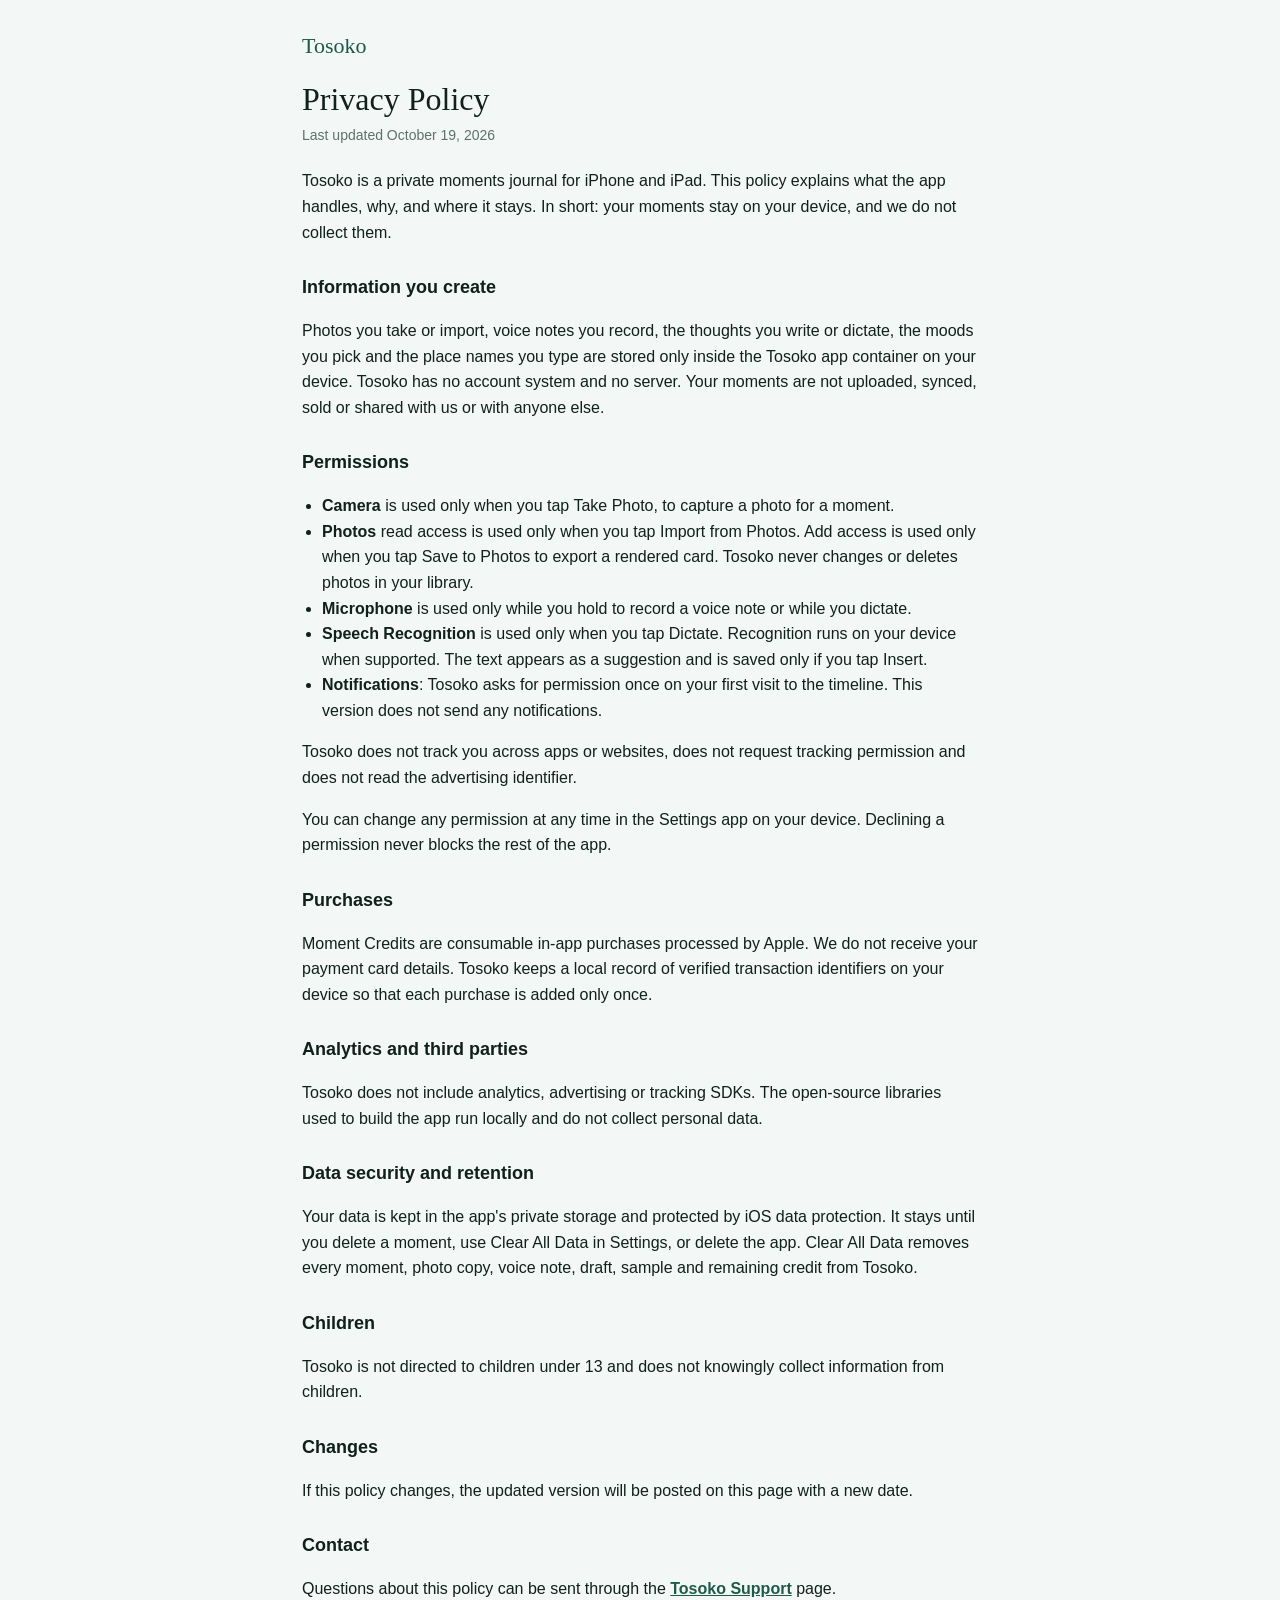
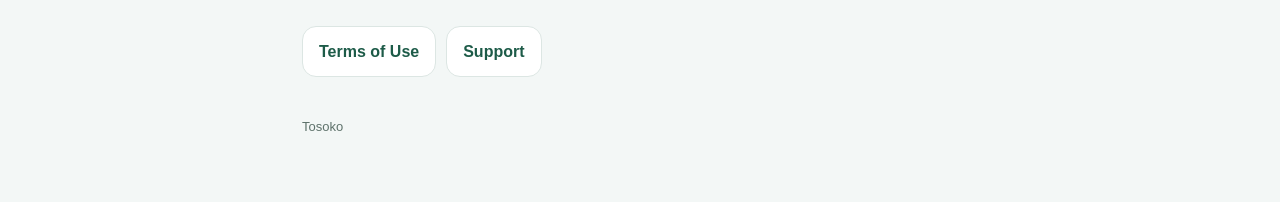
==== privacy.html @ bfd600bd "Publish Tosoko legal pages" ====
<!DOCTYPE html>
<html lang="en">
<head>
<meta charset="utf-8">
<meta name="viewport" content="width=device-width, initial-scale=1">
<title>Tosoko Privacy Policy</title>
<link rel="stylesheet" href="style.css">
</head>
<body>
<main>
<header class="brand"><span>Tosoko</span></header>
<h1>Privacy Policy</h1>
<p class="updated">Last updated October 19, 2026</p>
<p>Tosoko is a private moments journal for iPhone and iPad. This policy explains what the app handles, why, and where it stays. In short: your moments stay on your device, and we do not collect them.</p>

<h2>Information you create</h2>
<p>Photos you take or import, voice notes you record, the thoughts you write or dictate, the moods you pick and the place names you type are stored only inside the Tosoko app container on your device. Tosoko has no account system and no server. Your moments are not uploaded, synced, sold or shared with us or with anyone else.</p>

<h2>Permissions</h2>
<ul>
<li><strong>Camera</strong> is used only when you tap Take Photo, to capture a photo for a moment.</li>
<li><strong>Photos</strong> read access is used only when you tap Import from Photos. Add access is used only when you tap Save to Photos to export a rendered card. Tosoko never changes or deletes photos in your library.</li>
<li><strong>Microphone</strong> is used only while you hold to record a voice note or while you dictate.</li>
<li><strong>Speech Recognition</strong> is used only when you tap Dictate. Recognition runs on your device when supported. The text appears as a suggestion and is saved only if you tap Insert.</li>
<li><strong>Notifications</strong>: Tosoko asks for permission once on your first visit to the timeline. This version does not send any notifications.</li>
</ul>
<p>Tosoko does not track you across apps or websites, does not request tracking permission and does not read the advertising identifier.</p>
<p>You can change any permission at any time in the Settings app on your device. Declining a permission never blocks the rest of the app.</p>

<h2>Purchases</h2>
<p>Moment Credits are consumable in-app purchases processed by Apple. We do not receive your payment card details. Tosoko keeps a local record of verified transaction identifiers on your device so that each purchase is added only once.</p>

<h2>Analytics and third parties</h2>
<p>Tosoko does not include analytics, advertising or tracking SDKs. The open-source libraries used to build the app run locally and do not collect personal data.</p>

<h2>Data security and retention</h2>
<p>Your data is kept in the app's private storage and protected by iOS data protection. It stays until you delete a moment, use Clear All Data in Settings, or delete the app. Clear All Data removes every moment, photo copy, voice note, draft, sample and remaining credit from Tosoko.</p>

<h2>Children</h2>
<p>Tosoko is not directed to children under 13 and does not knowingly collect information from children.</p>

<h2>Changes</h2>
<p>If this policy changes, the updated version will be posted on this page with a new date.</p>

<h2>Contact</h2>
<p>Questions about this policy can be sent through the <a href="support.html">Tosoko Support</a> page.</p>
<nav class="links"><a href="terms.html">Terms of Use</a><a href="support.html">Support</a></nav>
<footer>Tosoko</footer>
</main>
</body>
</html>
---- style.css ----
:root {
  --bg: #F3F7F6;
  --surface: #FFFFFF;
  --ink: #10201B;
  --muted: #5E726B;
  --line: #DCE6E3;
  --forest: #1D5B48;
  --teal: #22B3A2;
}
@media (prefers-color-scheme: dark) {
  :root { --bg: #0D1714; --surface: #15221E; --ink: #EAF3F0; --muted: #93A9A1; --line: #23332E; --forest: #22B3A2; }
}
* { box-sizing: border-box; }
html, body { margin: 0; background: var(--bg); color: var(--ink); }
body { font: 16px/1.6 -apple-system, BlinkMacSystemFont, "SF Pro Text", "Segoe UI", Roboto, Helvetica, Arial, sans-serif; -webkit-font-smoothing: antialiased; }
main { max-width: 720px; margin: 0 auto; padding: 28px 22px 64px; }
header.brand { display: flex; align-items: center; gap: 10px; margin-bottom: 18px; }
header.brand span { font-family: "New York", ui-serif, Georgia, serif; font-size: 22px; color: var(--forest); }
h1 { font-family: "New York", ui-serif, Georgia, serif; font-weight: 500; font-size: 32px; line-height: 1.15; margin: 0 0 6px; }
h2 { font-size: 18px; margin: 28px 0 8px; }
p, li { color: var(--ink); }
.updated { color: var(--muted); font-size: 14px; margin: 0 0 22px; }
.card { background: var(--surface); border: 1px solid var(--line); border-radius: 20px; padding: 6px 20px 14px; margin-top: 16px; }
ul { padding-left: 20px; }
a { color: var(--forest); font-weight: 600; }
nav.links { display: flex; flex-wrap: wrap; gap: 10px; margin-top: 24px; }
nav.links a { display: inline-block; padding: 12px 16px; border-radius: 14px; background: var(--surface); border: 1px solid var(--line); text-decoration: none; }
footer { margin-top: 40px; color: var(--muted); font-size: 13px; }
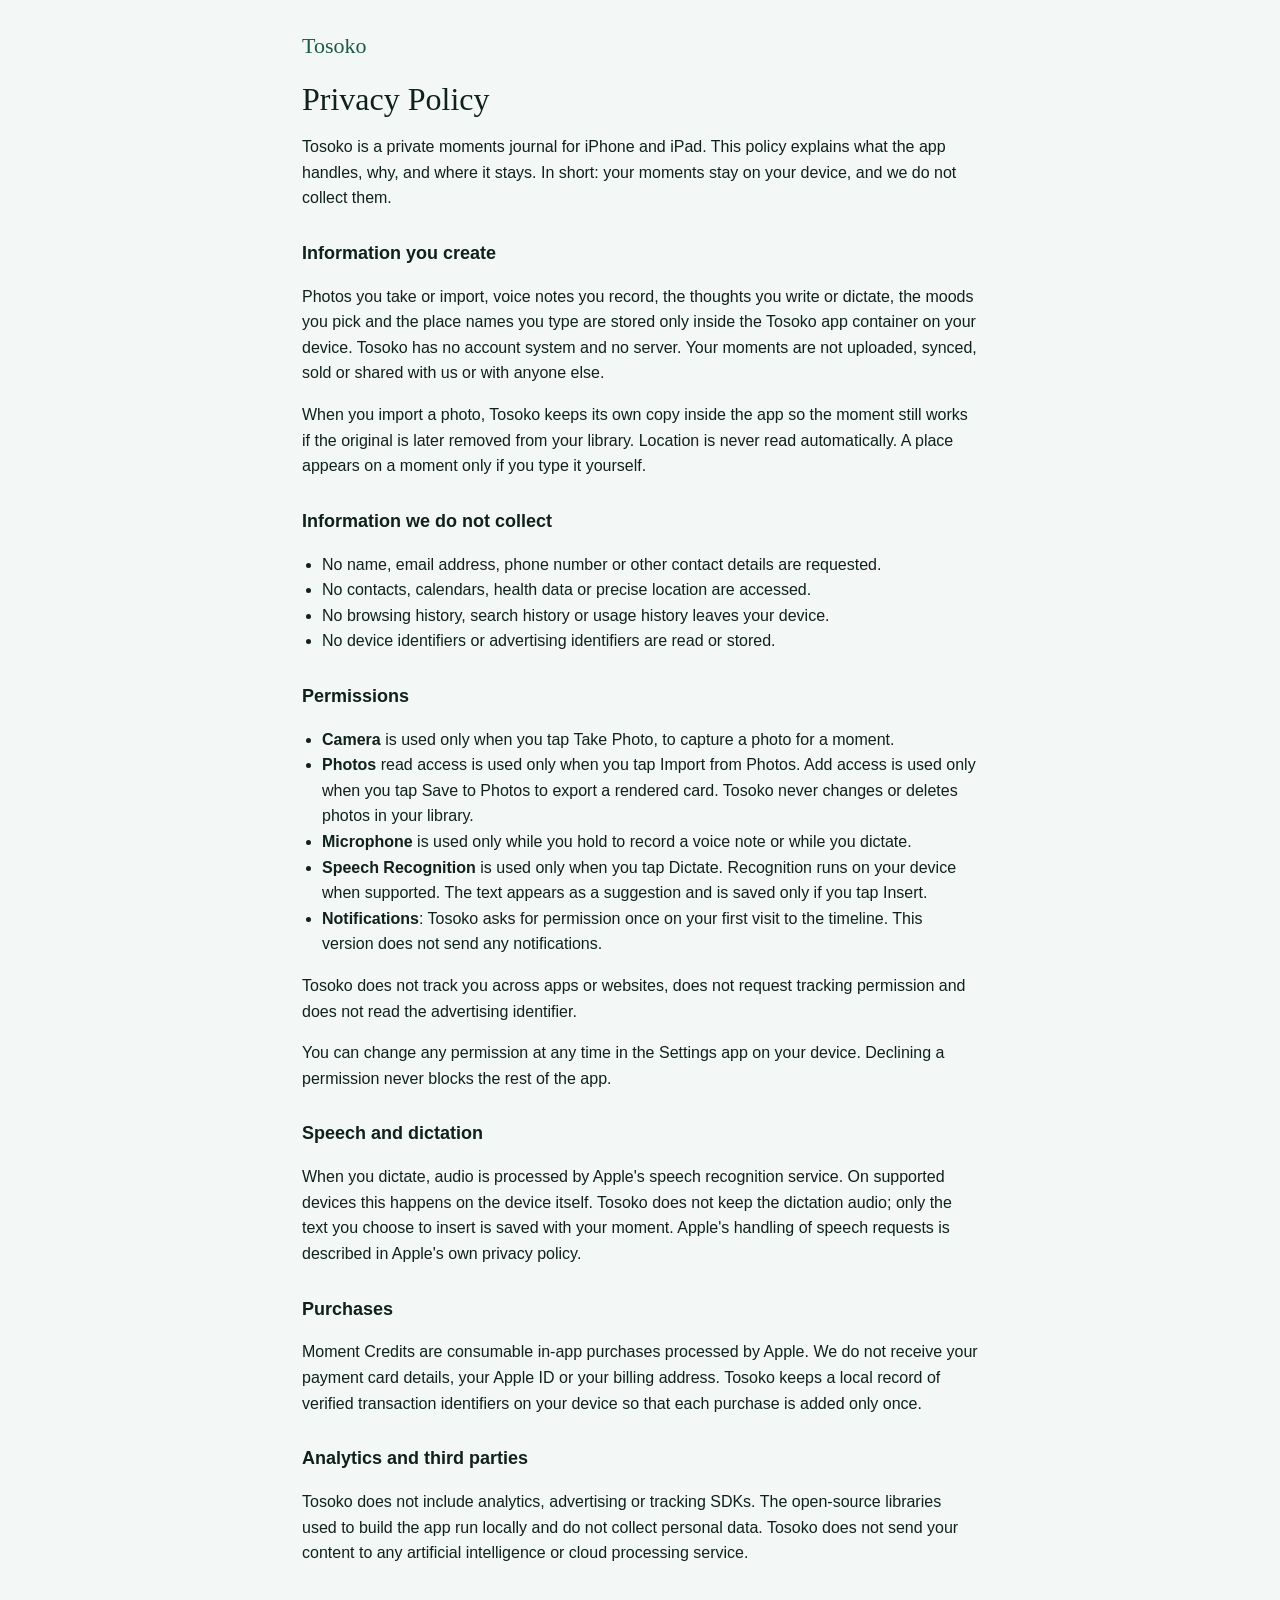
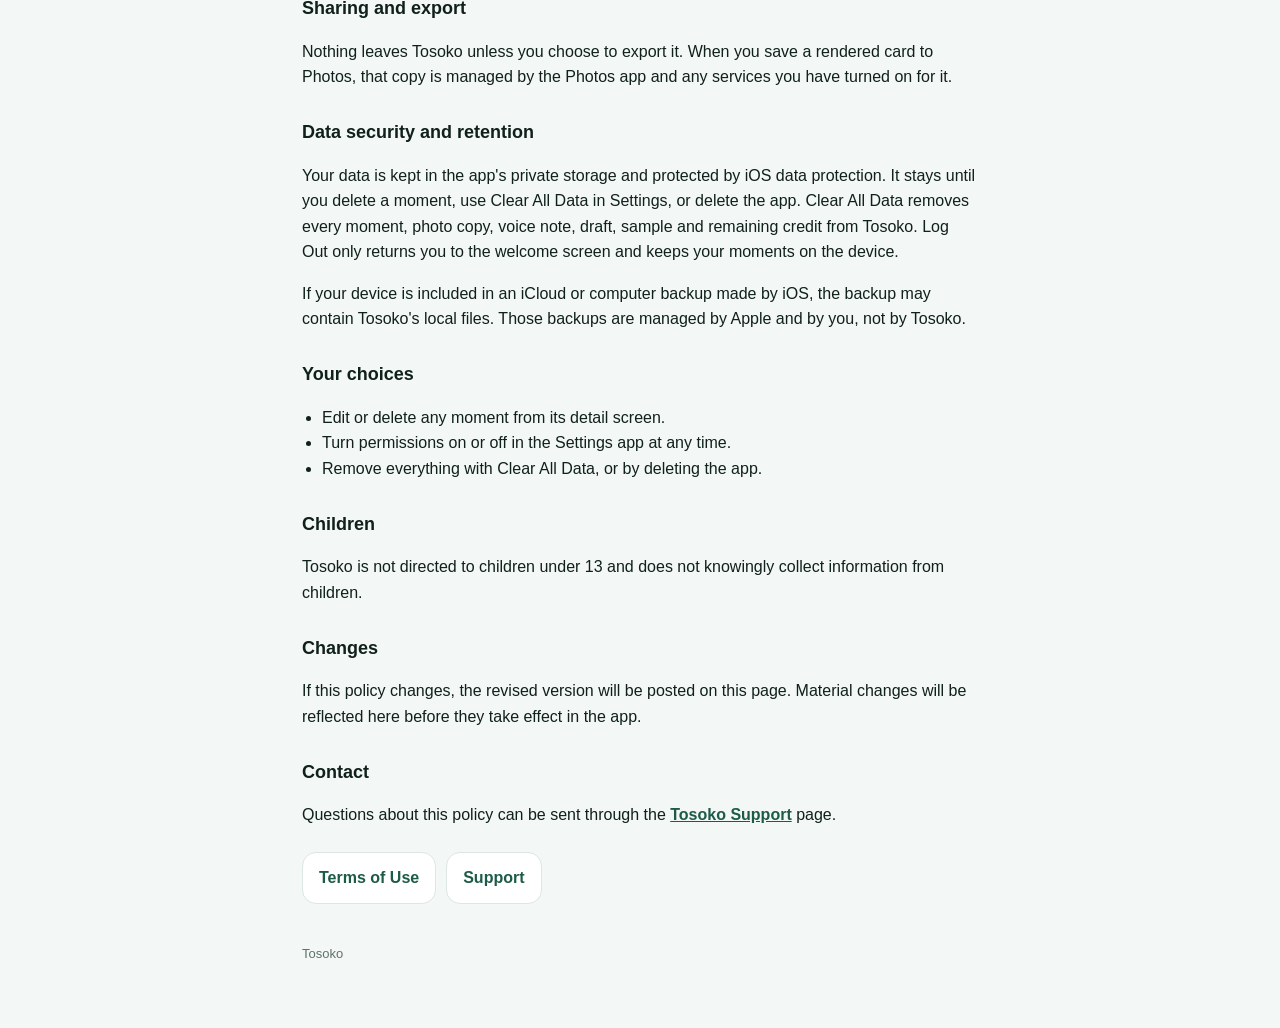
==== commit c36a38b1: "Remove dates, expand privacy policy and terms Co-authored-by: Cursor <cursoragent@cursor.com>" ====
--- a/privacy.html
+++ b/privacy.html
@@ -10,11 +10,19 @@
 <main>
 <header class="brand"><span>Tosoko</span></header>
 <h1>Privacy Policy</h1>
-<p class="updated">Last updated October 19, 2026</p>
 <p>Tosoko is a private moments journal for iPhone and iPad. This policy explains what the app handles, why, and where it stays. In short: your moments stay on your device, and we do not collect them.</p>
 
 <h2>Information you create</h2>
 <p>Photos you take or import, voice notes you record, the thoughts you write or dictate, the moods you pick and the place names you type are stored only inside the Tosoko app container on your device. Tosoko has no account system and no server. Your moments are not uploaded, synced, sold or shared with us or with anyone else.</p>
+<p>When you import a photo, Tosoko keeps its own copy inside the app so the moment still works if the original is later removed from your library. Location is never read automatically. A place appears on a moment only if you type it yourself.</p>
+
+<h2>Information we do not collect</h2>
+<ul>
+<li>No name, email address, phone number or other contact details are requested.</li>
+<li>No contacts, calendars, health data or precise location are accessed.</li>
+<li>No browsing history, search history or usage history leaves your device.</li>
+<li>No device identifiers or advertising identifiers are read or stored.</li>
+</ul>
 
 <h2>Permissions</h2>
 <ul>
@@ -27,20 +35,34 @@
 <p>Tosoko does not track you across apps or websites, does not request tracking permission and does not read the advertising identifier.</p>
 <p>You can change any permission at any time in the Settings app on your device. Declining a permission never blocks the rest of the app.</p>
 
+<h2>Speech and dictation</h2>
+<p>When you dictate, audio is processed by Apple's speech recognition service. On supported devices this happens on the device itself. Tosoko does not keep the dictation audio; only the text you choose to insert is saved with your moment. Apple's handling of speech requests is described in Apple's own privacy policy.</p>
+
 <h2>Purchases</h2>
-<p>Moment Credits are consumable in-app purchases processed by Apple. We do not receive your payment card details. Tosoko keeps a local record of verified transaction identifiers on your device so that each purchase is added only once.</p>
+<p>Moment Credits are consumable in-app purchases processed by Apple. We do not receive your payment card details, your Apple ID or your billing address. Tosoko keeps a local record of verified transaction identifiers on your device so that each purchase is added only once.</p>
 
 <h2>Analytics and third parties</h2>
-<p>Tosoko does not include analytics, advertising or tracking SDKs. The open-source libraries used to build the app run locally and do not collect personal data.</p>
+<p>Tosoko does not include analytics, advertising or tracking SDKs. The open-source libraries used to build the app run locally and do not collect personal data. Tosoko does not send your content to any artificial intelligence or cloud processing service.</p>
+
+<h2>Sharing and export</h2>
+<p>Nothing leaves Tosoko unless you choose to export it. When you save a rendered card to Photos, that copy is managed by the Photos app and any services you have turned on for it.</p>
 
 <h2>Data security and retention</h2>
-<p>Your data is kept in the app's private storage and protected by iOS data protection. It stays until you delete a moment, use Clear All Data in Settings, or delete the app. Clear All Data removes every moment, photo copy, voice note, draft, sample and remaining credit from Tosoko.</p>
+<p>Your data is kept in the app's private storage and protected by iOS data protection. It stays until you delete a moment, use Clear All Data in Settings, or delete the app. Clear All Data removes every moment, photo copy, voice note, draft, sample and remaining credit from Tosoko. Log Out only returns you to the welcome screen and keeps your moments on the device.</p>
+<p>If your device is included in an iCloud or computer backup made by iOS, the backup may contain Tosoko's local files. Those backups are managed by Apple and by you, not by Tosoko.</p>
+
+<h2>Your choices</h2>
+<ul>
+<li>Edit or delete any moment from its detail screen.</li>
+<li>Turn permissions on or off in the Settings app at any time.</li>
+<li>Remove everything with Clear All Data, or by deleting the app.</li>
+</ul>
 
 <h2>Children</h2>
 <p>Tosoko is not directed to children under 13 and does not knowingly collect information from children.</p>
 
 <h2>Changes</h2>
-<p>If this policy changes, the updated version will be posted on this page with a new date.</p>
+<p>If this policy changes, the revised version will be posted on this page. Material changes will be reflected here before they take effect in the app.</p>
 
 <h2>Contact</h2>
 <p>Questions about this policy can be sent through the <a href="support.html">Tosoko Support</a> page.</p>
--- a/style.css
+++ b/style.css
@@ -26,3 +26,5 @@
 nav.links { display: flex; flex-wrap: wrap; gap: 10px; margin-top: 24px; }
 nav.links a { display: inline-block; padding: 12px 16px; border-radius: 14px; background: var(--surface); border: 1px solid var(--line); text-decoration: none; }
 footer { margin-top: 40px; color: var(--muted); font-size: 13px; }
+html { scrollbar-width: none; }
+::-webkit-scrollbar { display: none; }
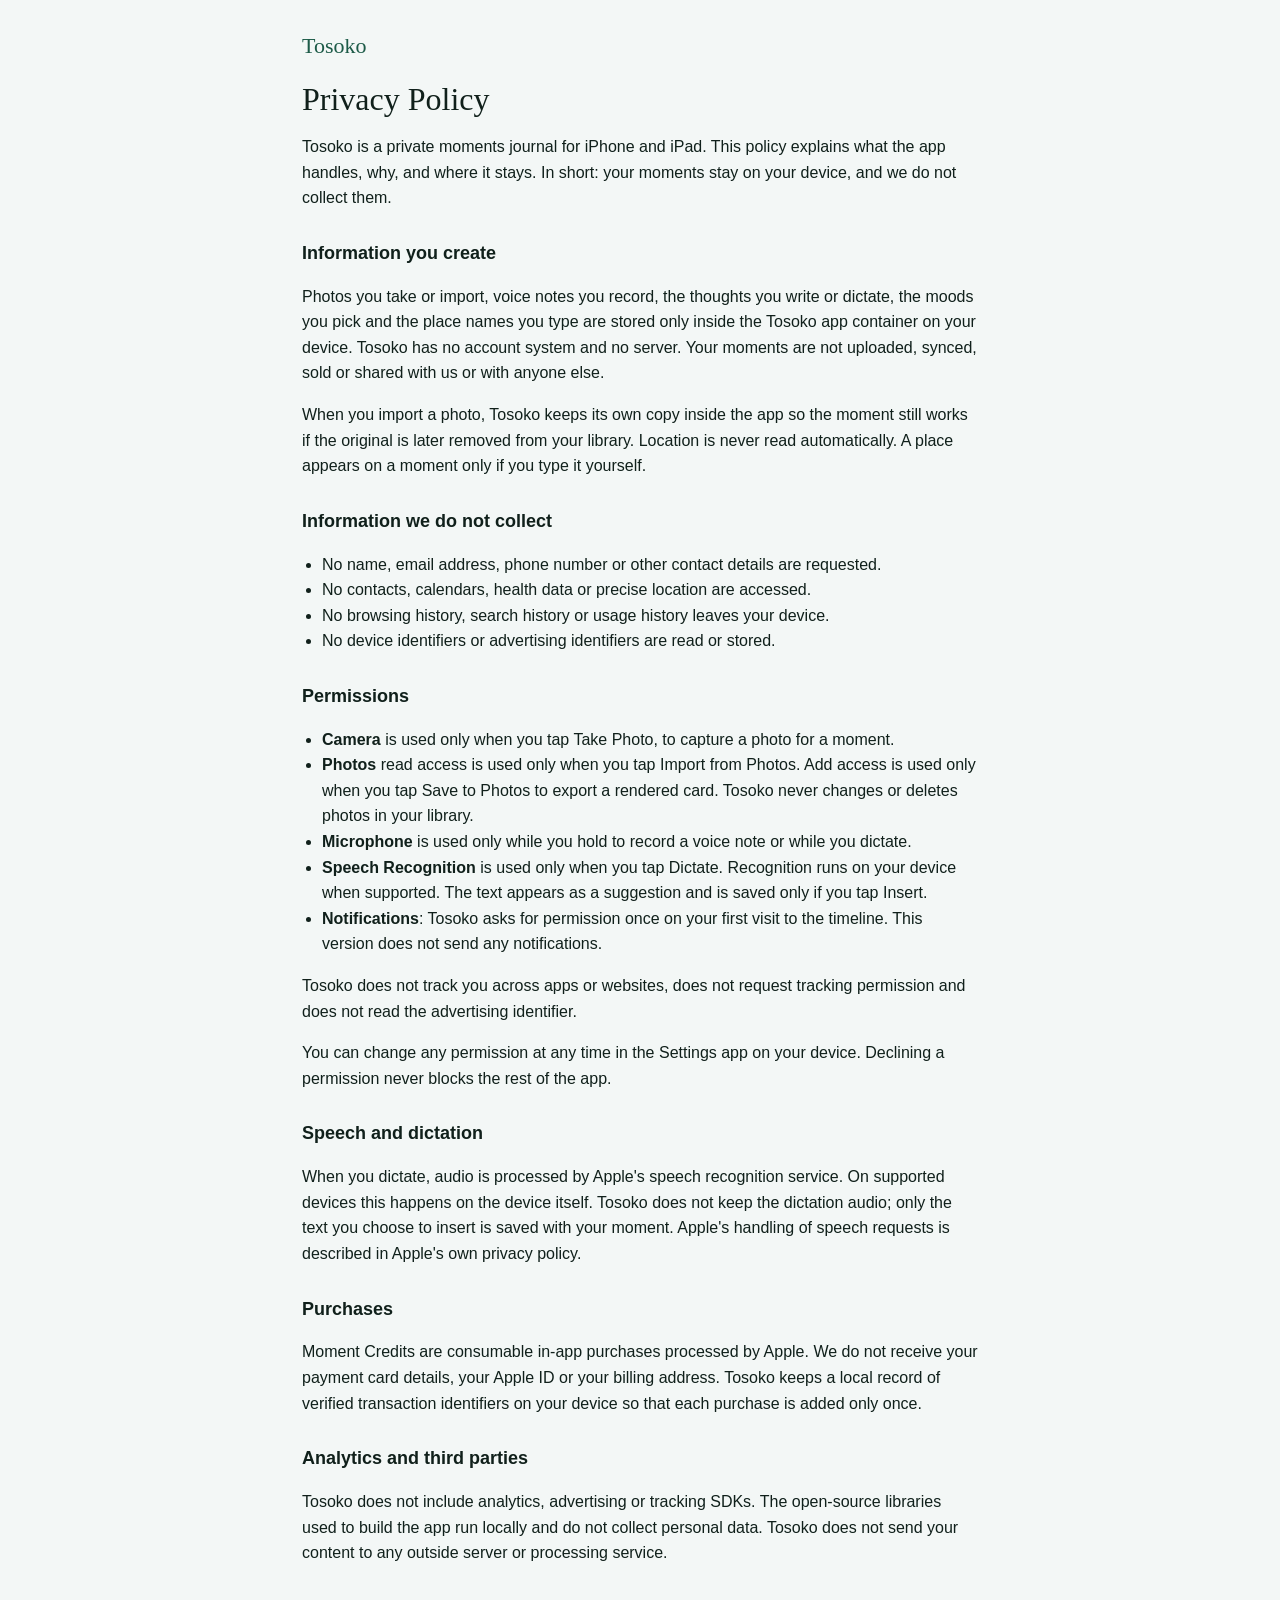
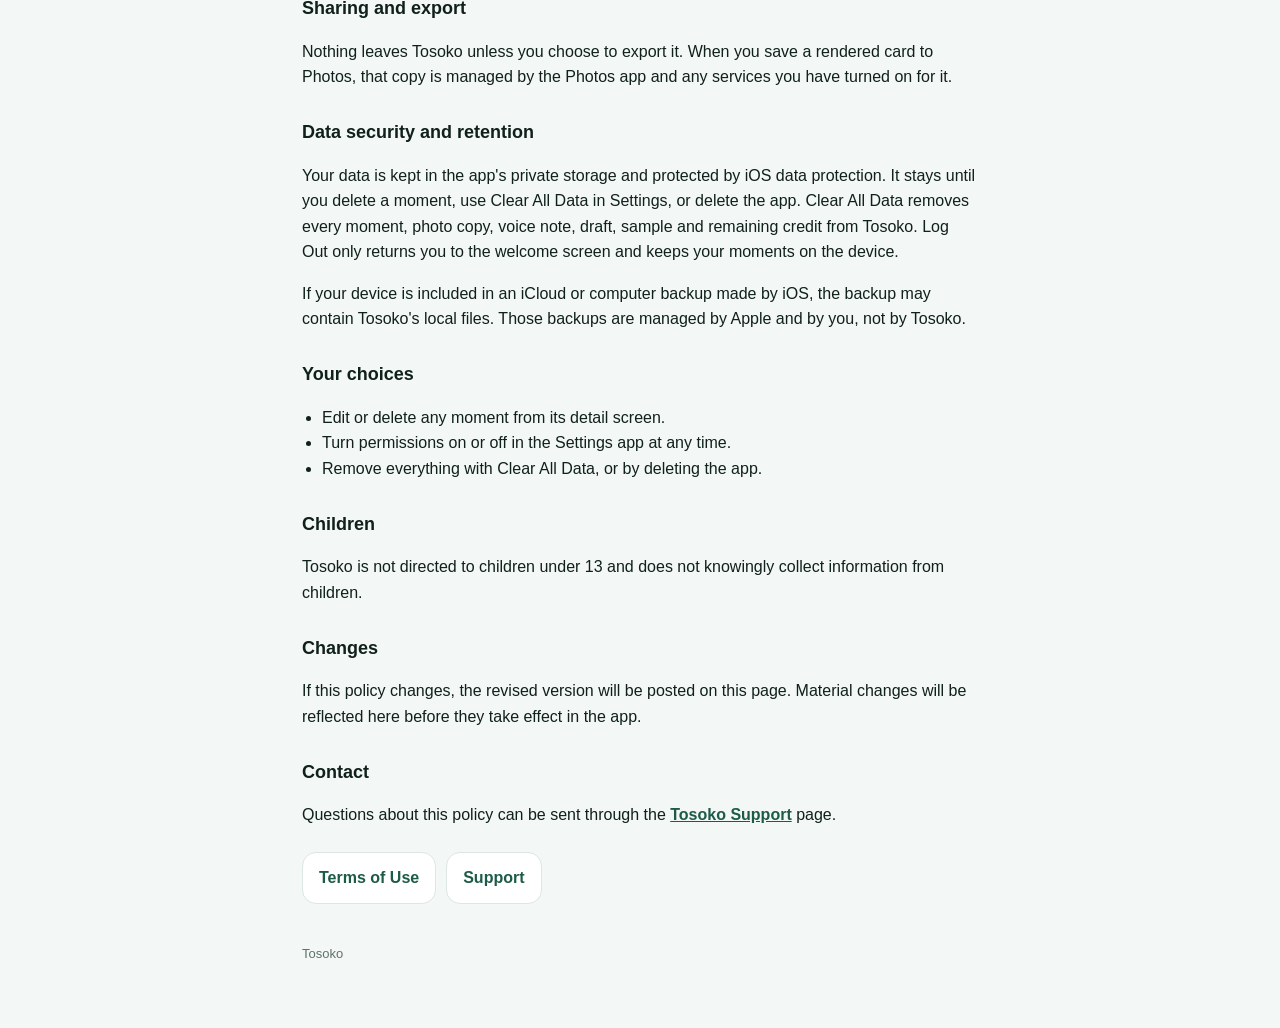
==== commit e556dfb2: "Reword third-party processing sentence Co-authored-by: Cursor <cursoragent@cursor.com>" ====
--- a/privacy.html
+++ b/privacy.html
@@ -42,7 +42,7 @@
 <p>Moment Credits are consumable in-app purchases processed by Apple. We do not receive your payment card details, your Apple ID or your billing address. Tosoko keeps a local record of verified transaction identifiers on your device so that each purchase is added only once.</p>
 
 <h2>Analytics and third parties</h2>
-<p>Tosoko does not include analytics, advertising or tracking SDKs. The open-source libraries used to build the app run locally and do not collect personal data. Tosoko does not send your content to any artificial intelligence or cloud processing service.</p>
+<p>Tosoko does not include analytics, advertising or tracking SDKs. The open-source libraries used to build the app run locally and do not collect personal data. Tosoko does not send your content to any outside server or processing service.</p>
 
 <h2>Sharing and export</h2>
 <p>Nothing leaves Tosoko unless you choose to export it. When you save a rendered card to Photos, that copy is managed by the Photos app and any services you have turned on for it.</p>
